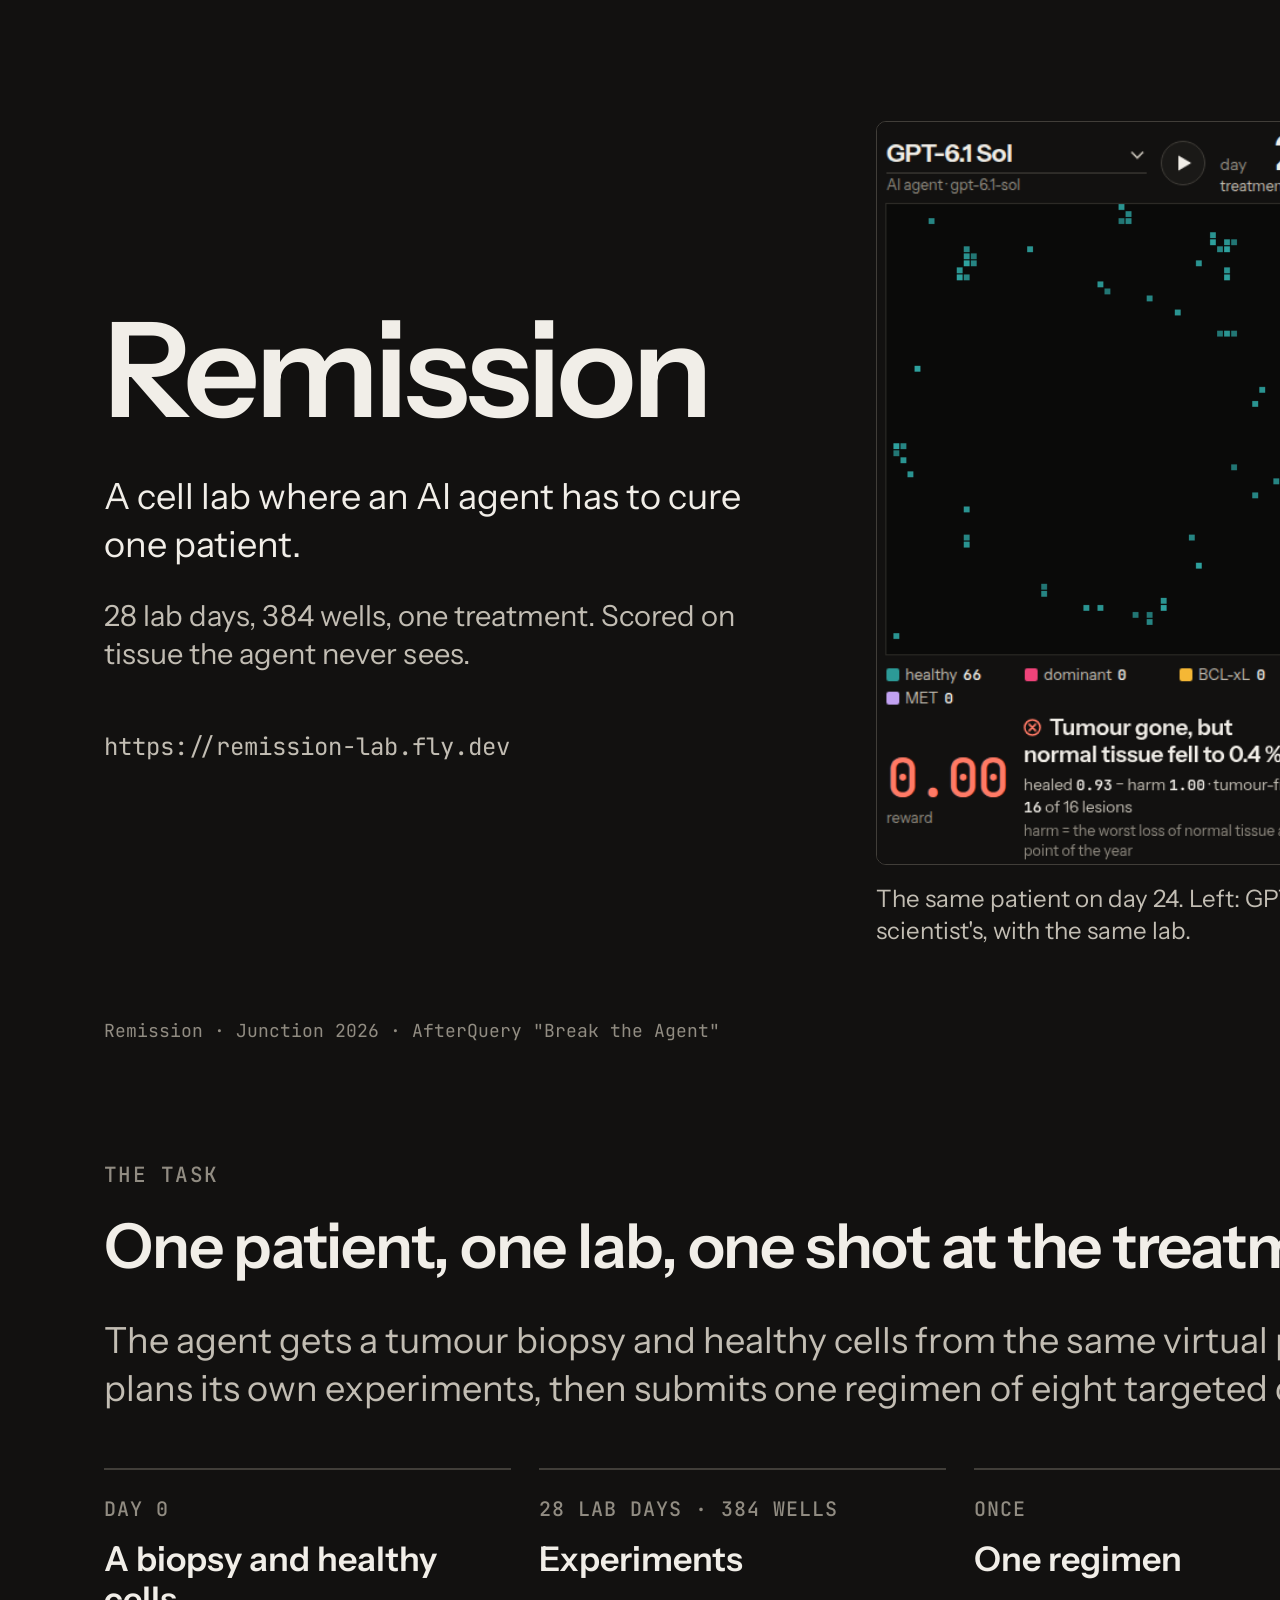
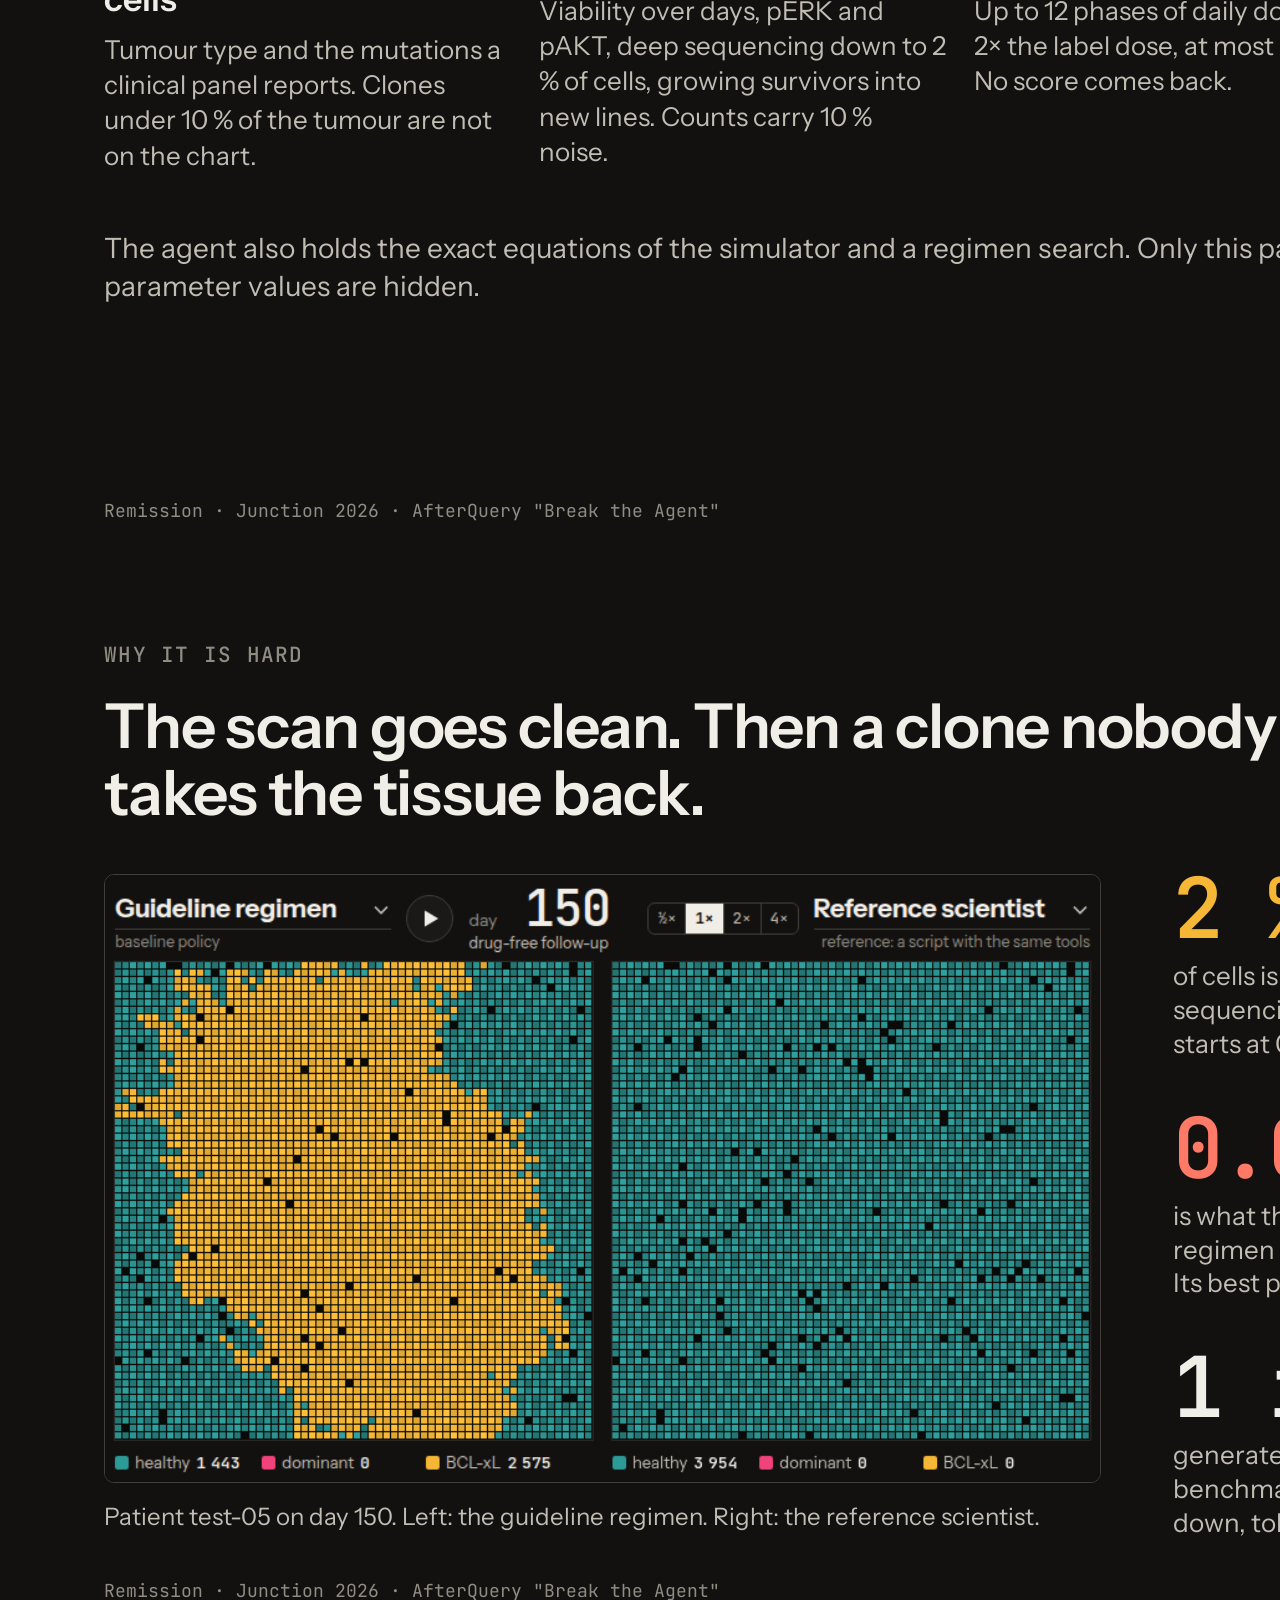
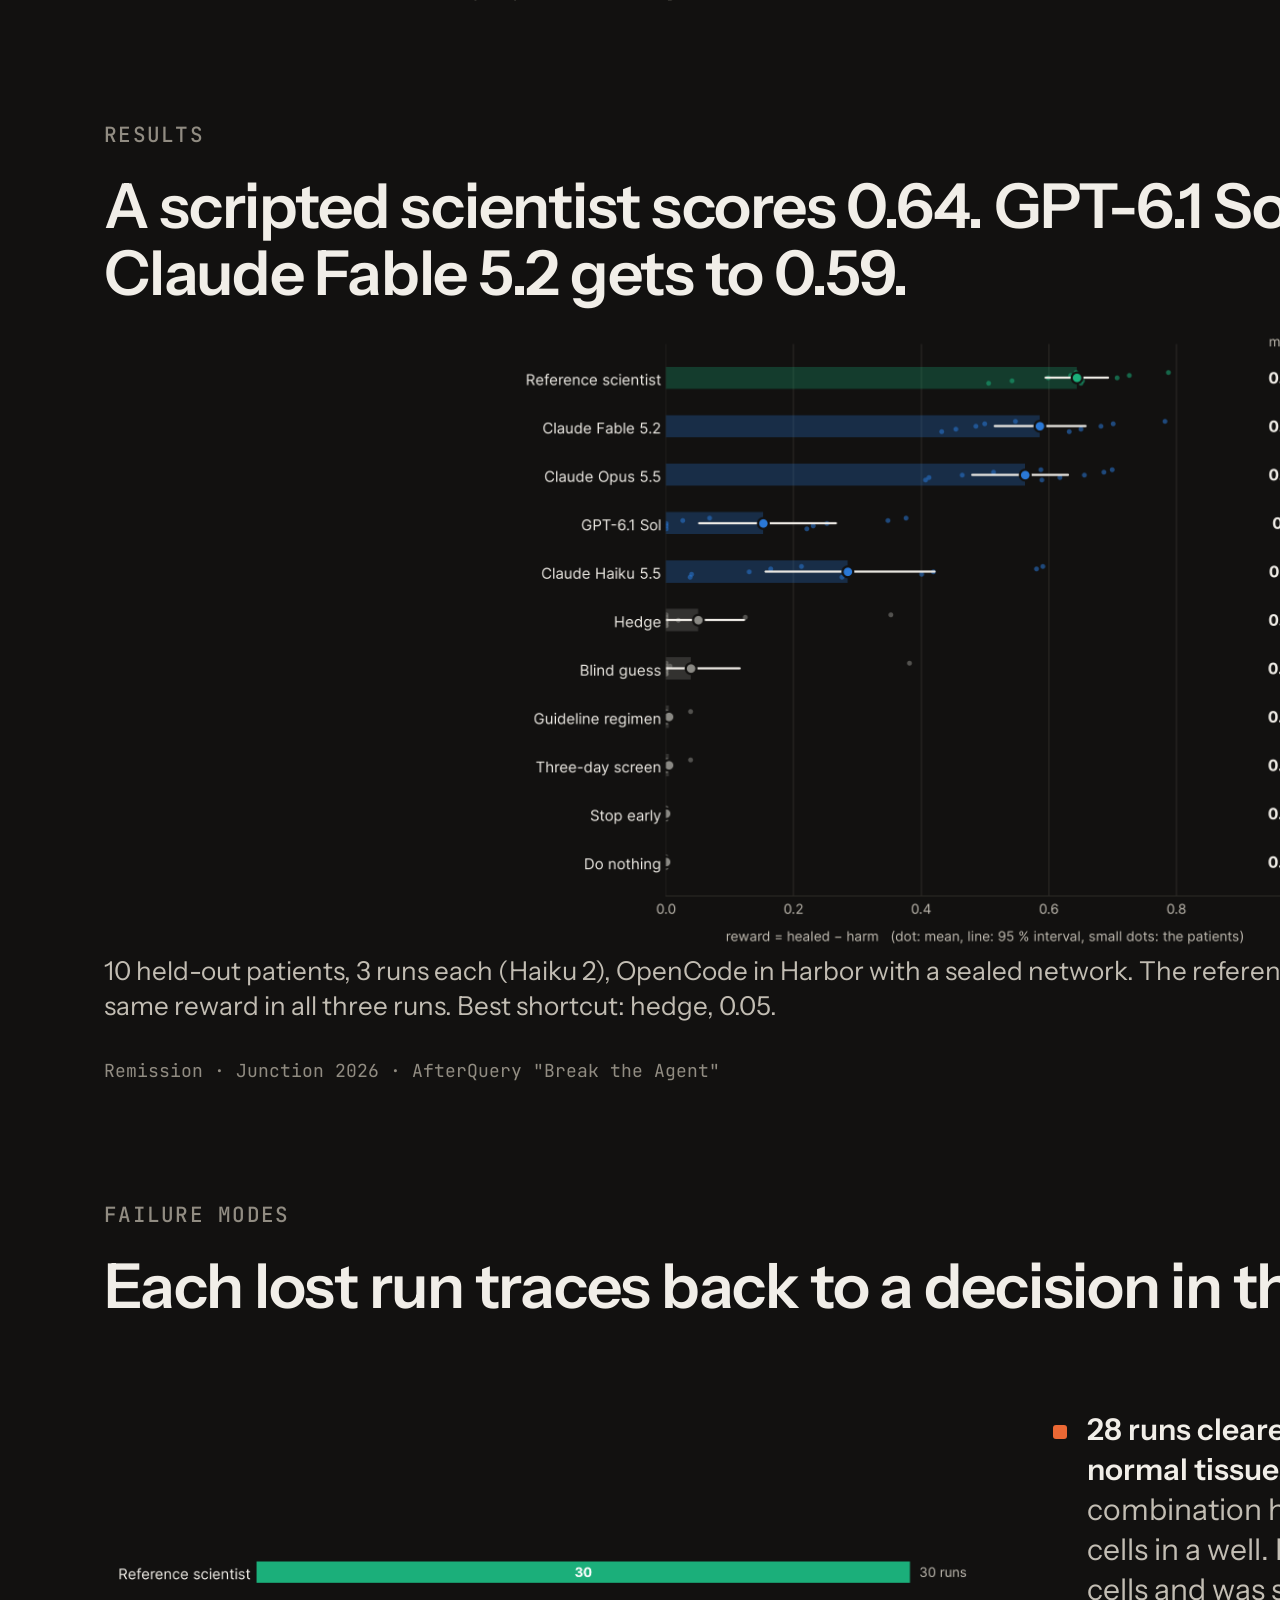
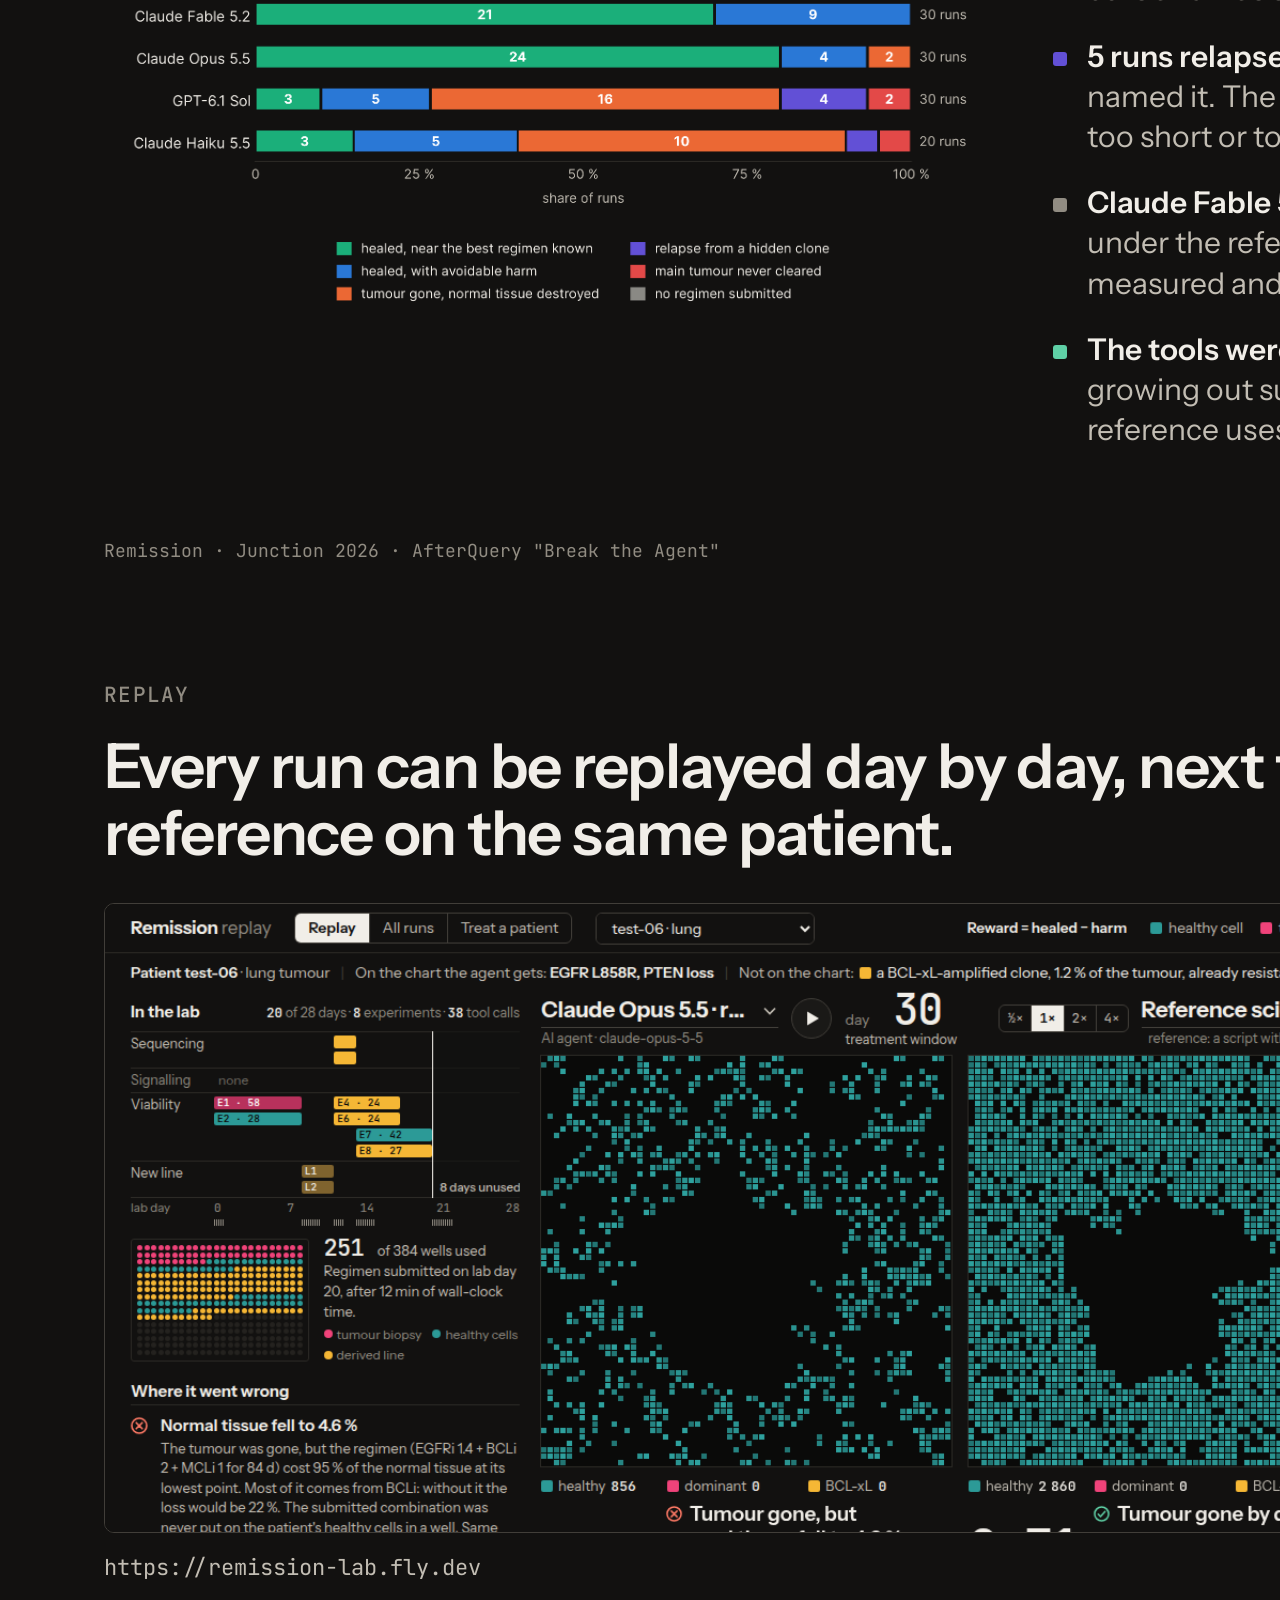
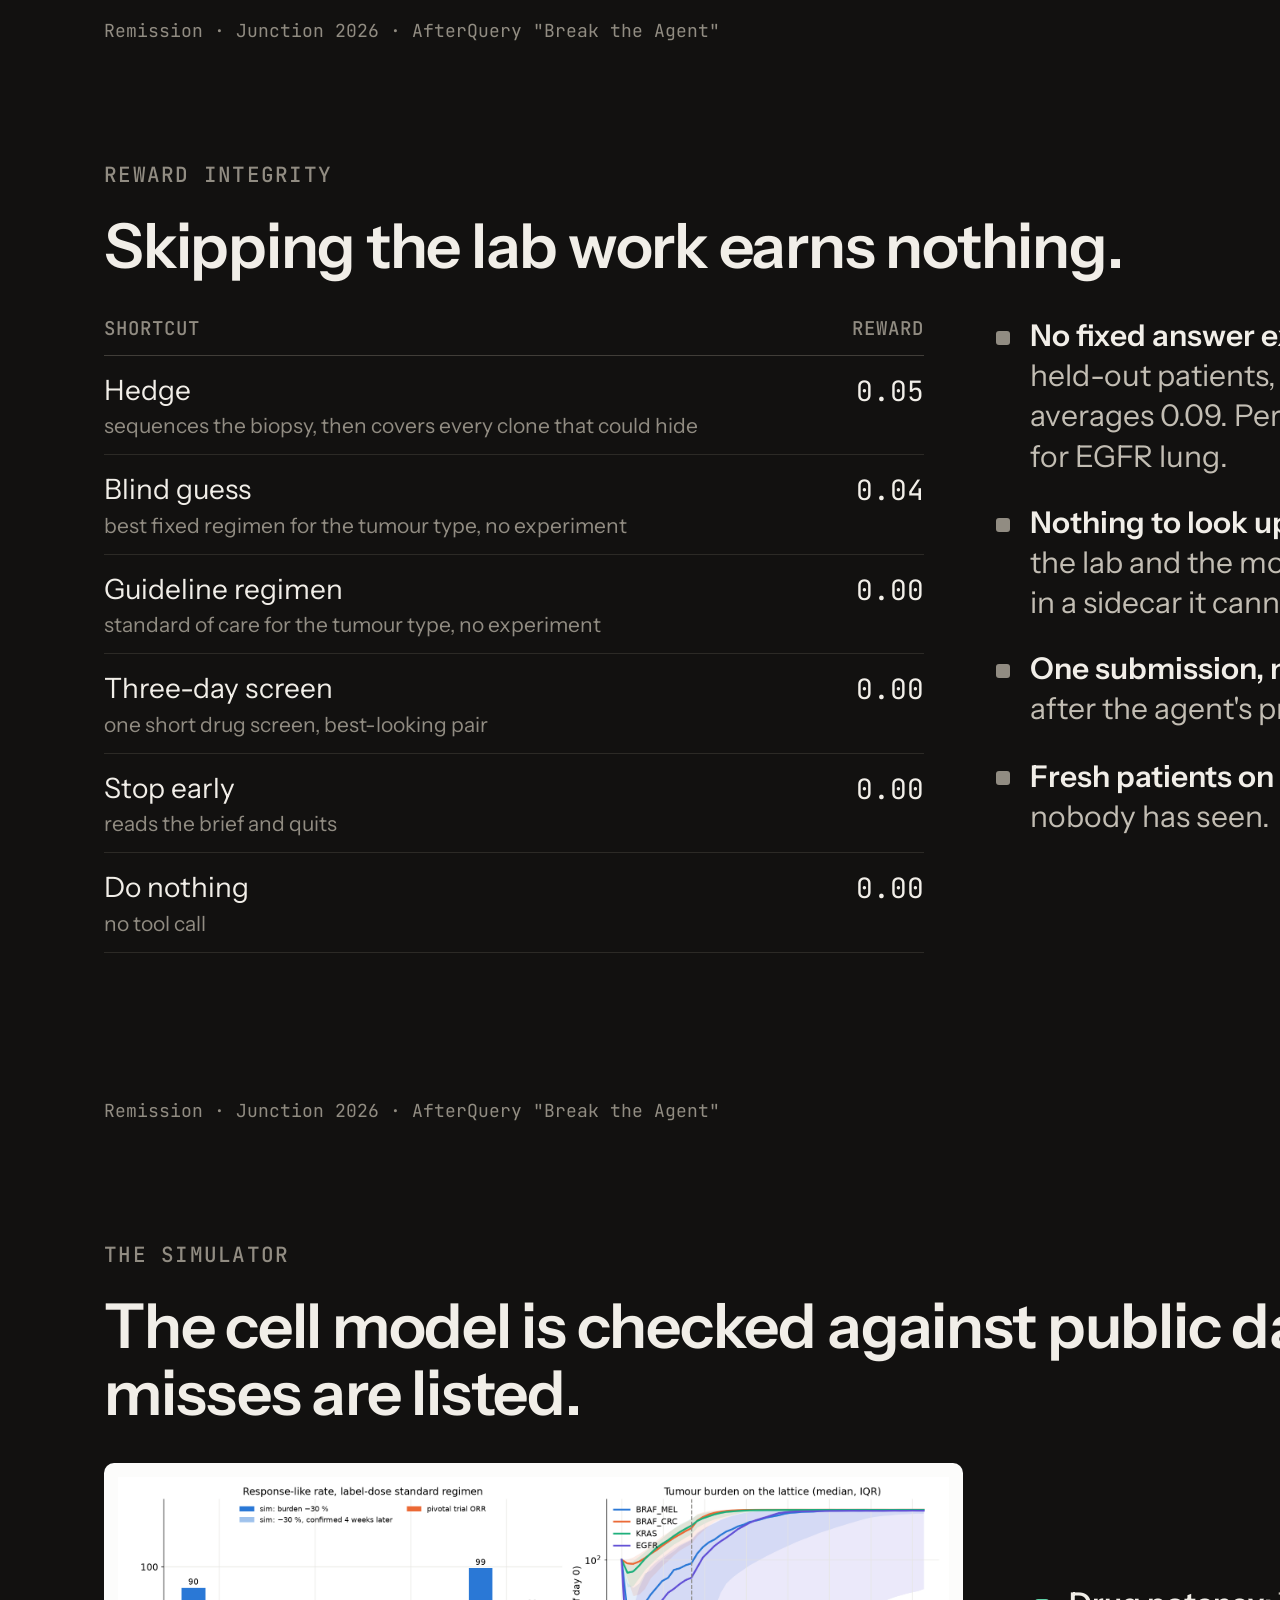
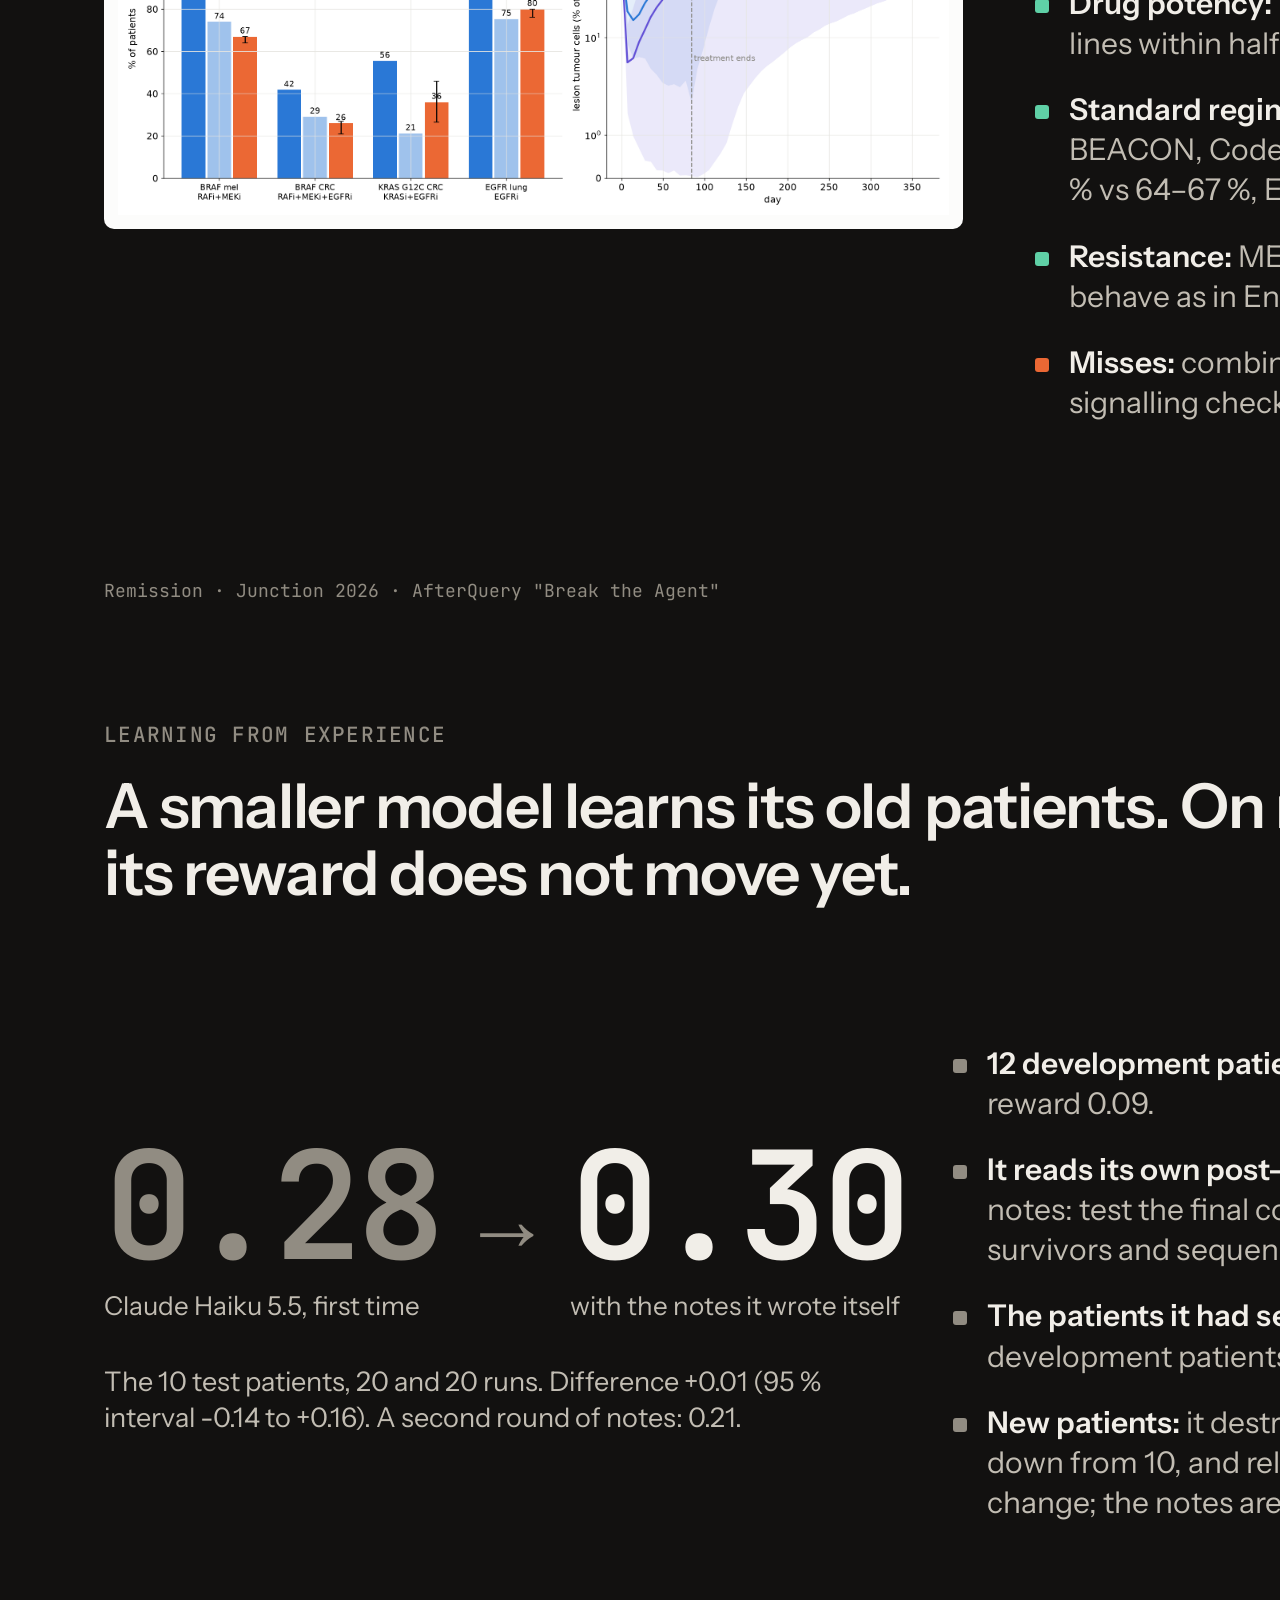
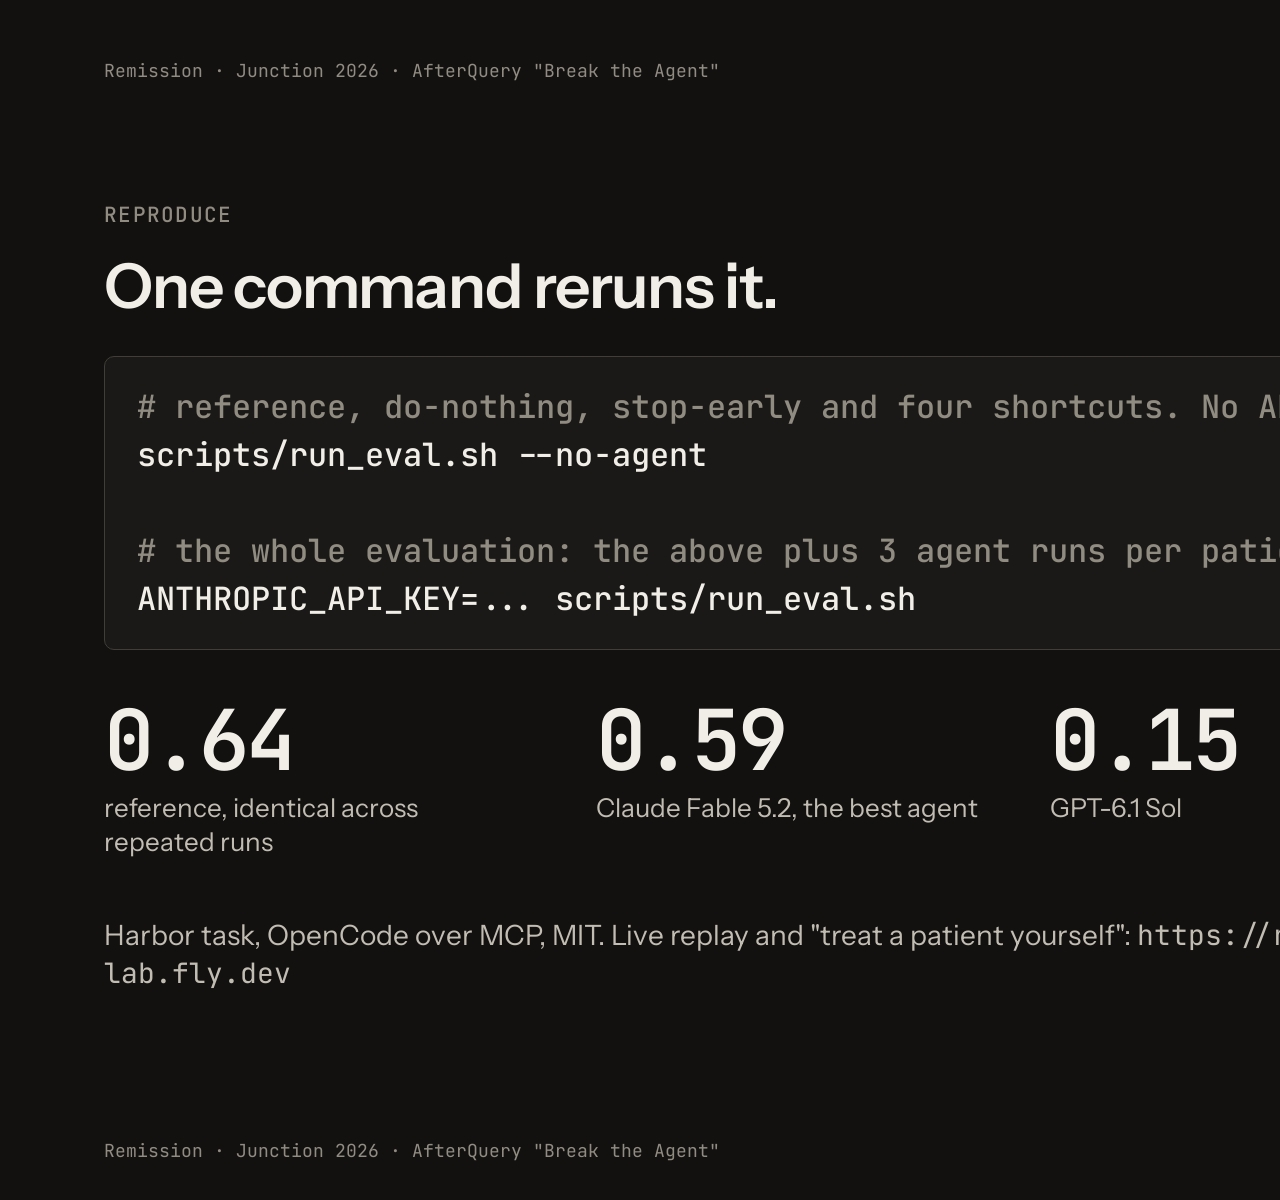
==== deck/deck.html @ e03f1961 "Final results, replay viewer with reward ladder, deck, red-team report - results/: 30 runs each for " ====
<!doctype html><html lang="en"><head><meta charset="utf-8"><title>Remission</title><style>
@font-face { font-family: "Instrument Sans"; src: url("../viewer/vendor/fonts/instrument-sans-latin-wght-normal.woff2") format("woff2"); font-weight: 400 700; }
@font-face { font-family: "JetBrains Mono"; src: url("../viewer/vendor/fonts/jetbrains-mono-latin-wght-normal.woff2") format("woff2"); font-weight: 300 700; }
@page { size: 1920px 1080px; margin: 0; }
:root { --bg:#121110; --panel:#1a1917; --line:#2c2a26; --line-2:#413e39; --ink:#f1eee8; --ink-2:#c2bdb3; --ink-3:#918c82;
  --healthy:#2c9a97; --tumour:#f0437a; --clone:#f5b735; --bad:#ff7a66; --good:#5fd0a6;
  --sans:"Instrument Sans","Helvetica Neue",Arial,sans-serif; --mono:"JetBrains Mono",ui-monospace,Menlo,monospace; }
* { box-sizing: border-box; }
html, body { margin: 0; background: var(--bg); color: var(--ink); font: 400 30px/1.4 var(--sans); -webkit-font-smoothing: antialiased; }
.slide { width: 1920px; height: 1080px; padding: 84px 104px 96px; position: relative; overflow: hidden; break-after: page;
  display: flex; flex-direction: column; background: var(--bg); }
.kicker { font: 500 21px/1 var(--mono); color: var(--ink-3); letter-spacing: .06em; text-transform: uppercase; margin-bottom: 28px; }
h1 { font: 600 132px/1 var(--sans); letter-spacing: -.03em; margin: 0; }
h2 { font: 600 62px/1.08 var(--sans); letter-spacing: -.02em; margin: 0 0 36px; max-width: 1560px; }
p { margin: 0; }
.lead { font-size: 36px; line-height: 1.34; color: var(--ink-2); max-width: 1380px; }
.num, .mono { font-family: var(--mono); font-variant-numeric: tabular-nums; }
.foot { position: absolute; left: 104px; right: 104px; bottom: 40px; display: flex; justify-content: space-between;
  font: 400 18px/1 var(--mono); color: var(--ink-3); }
.cols { display: flex; gap: 72px; flex: 1; min-height: 0; }
.col { flex: 1; min-width: 0; display: flex; flex-direction: column; }
img { display: block; max-width: 100%; }
.shot { border: 1px solid var(--line-2); border-radius: 10px; overflow: hidden; background: #0a0a09; }
.shot img { width: 100%; height: 100%; object-fit: cover; object-position: top left; }
.missing { display: flex; align-items: center; justify-content: center; color: var(--bad); font: 400 22px var(--mono); height: 100%; }
.steps { display: grid; grid-template-columns: repeat(4, 1fr); gap: 28px; margin-top: 56px; }
.step { border-top: 2px solid var(--line-2); padding-top: 26px; }
.step b { display: block; font: 600 34px/1.15 var(--sans); margin-bottom: 14px; }
.step span { color: var(--ink-2); font-size: 26px; line-height: 1.36; display: block; }
.step i { font: 500 20px var(--mono); color: var(--ink-3); font-style: normal; display: block; margin-bottom: 18px; letter-spacing: .05em; }
.big { font: 600 150px/1 var(--mono); letter-spacing: -.04em; }
.stat { display: flex; flex-direction: column; gap: 10px; }
.stat .v { font: 600 84px/1 var(--mono); letter-spacing: -.03em; }
.stat .l { color: var(--ink-2); font-size: 26px; line-height: 1.3; max-width: 420px; }
.stats { display: flex; gap: 72px; margin-top: 48px; }
.good { color: var(--good); } .bad { color: var(--bad); } .clone { color: var(--clone); } .dim { color: var(--ink-3); }
ul.points { list-style: none; margin: 0; padding: 0; display: flex; flex-direction: column; gap: 26px; }
ul.points li { padding-left: 34px; position: relative; font-size: 30px; line-height: 1.34; color: var(--ink-2); }
ul.points li::before { content: ""; position: absolute; left: 0; top: 15px; width: 14px; height: 14px; border-radius: 3px; background: var(--ink-3); }
ul.points li.t::before { background: #eb6834; } ul.points li.c::before { background: #6250d6; } ul.points li.g::before { background: var(--good); }
ul.points li b { color: var(--ink); font-weight: 600; }
table { border-collapse: collapse; width: 100%; font-size: 28px; }
th { text-align: left; font: 500 19px var(--mono); color: var(--ink-3); letter-spacing: .05em; text-transform: uppercase; padding: 0 20px 14px 0; border-bottom: 1px solid var(--line-2); }
td { padding: 15px 20px 15px 0; border-bottom: 1px solid var(--line); vertical-align: top; }
td.n, th.n { text-align: right; font-family: var(--mono); padding-right: 0; }
td small { display: block; color: var(--ink-3); font-size: 21px; line-height: 1.3; margin-top: 2px; }
.cmd { font: 500 32px/1.5 var(--mono); background: var(--panel); border: 1px solid var(--line-2); border-radius: 10px; padding: 26px 32px; white-space: pre; }
.cmd .c { color: var(--ink-3); }
.fig { background: var(--bg); }
.fig img { width: 100%; }
.legend { display: flex; gap: 34px; font-size: 22px; color: var(--ink-2); margin-top: 18px; }
.legend span::before { content: ""; display: inline-block; width: 14px; height: 14px; border-radius: 2px; margin-right: 10px; background: var(--k); }
</style></head><body><section class="slide">
<div style="display:flex;gap:72px;flex:1;min-height:0">
  <div style="width:700px;display:flex;flex-direction:column;justify-content:center">
    <h1>Remission</h1>
    <p class="lead" style="margin-top:36px;color:var(--ink)">A cell lab where an AI agent has to cure one patient.</p>
    <p class="lead" style="margin-top:28px;font-size:29px">28 lab days, 384 wells, one treatment. Scored on tissue the agent never sees.</p>
    <p class="mono" style="margin-top:56px;font-size:24px;color:var(--ink-2)">https://remission-lab.fly.dev</p>
  </div>
  <div style="flex:1;display:flex;flex-direction:column;justify-content:center">
    <div class="shot"><img class="" style="height:auto;object-fit:contain" src="../deck/img/hero.png" alt=""></div>
    <p class="lead" style="font-size:24px;margin-top:18px">The same patient on day 24. Left: GPT-6.1 Sol's treatment. Right: the reference scientist's, with the same lab.</p>
  </div>
</div><div class="foot"><span>Remission · Junction 2026 · AfterQuery "Break the Agent"</span><span>1 / 10</span></div></section><section class="slide"><div class="kicker">The task</div>
<h2>One patient, one lab, one shot at the treatment.</h2>
<p class="lead">The agent gets a tumour biopsy and healthy cells from the same virtual patient. It plans its own experiments, then submits one regimen of eight targeted drugs.</p>
<div class="steps">
  <div class="step"><i>DAY 0</i><b>A biopsy and healthy cells</b><span>Tumour type and the mutations a clinical panel reports. Clones under 10 % of the tumour are not on the chart.</span></div>
  <div class="step"><i>28 LAB DAYS · 384 WELLS</i><b>Experiments</b><span>Viability over days, pERK and pAKT, deep sequencing down to 2 % of cells, growing survivors into new lines. Counts carry 10 % noise.</span></div>
  <div class="step"><i>ONCE</i><b>One regimen</b><span>Up to 12 phases of daily doses, 0 to 2× the label dose, at most 84 days. No score comes back.</span></div>
  <div class="step"><i>DAY 364</i><b>Reward = healed − harm</b><span>The patient's tissue a year later: the share that is healthy, minus the worst loss of normal tissue to the drugs.</span></div>
</div>
<p class="lead" style="margin-top:56px;font-size:28px">The agent also holds the exact equations of the simulator and a regimen search. Only this patient's parameter values are hidden.</p><div class="foot"><span>Remission · Junction 2026 · AfterQuery "Break the Agent"</span><span>2 / 10</span></div></section><section class="slide"><div class="kicker">Why it is hard</div>
<h2>The scan goes clean. Then a clone nobody sequenced takes the tissue back.</h2>
<div class="cols">
  <div style="flex:1.55;display:flex;flex-direction:column;justify-content:center">
    <div class="shot"><img class="" style="height:auto;object-fit:contain" src="../deck/img/relapse.png" alt=""></div>
    <p class="lead" style="font-size:24px;margin-top:18px">Patient test-05 on day 150. Left: the guideline regimen. Right: the reference scientist.</p>
  </div>
  <div class="col" style="justify-content:center;gap:44px;flex:1">
    <div class="stat"><span class="v clone">2 %</span><span class="l">of cells is the detection limit of sequencing. The resistant clone starts at 0.5 to 1.3 %.</span></div>
    <div class="stat"><span class="v bad">0.00</span><span class="l">is what the standard-of-care regimen scores on the 10 patients. Its best patient: 0.04.</span></div>
    <div class="stat"><span class="v">1 in 400</span><span class="l">generated patients enters the benchmark. Six rules, written down, told to the agent.</span></div>
  </div>
</div><div class="foot"><span>Remission · Junction 2026 · AfterQuery "Break the Agent"</span><span>3 / 10</span></div></section><section class="slide"><div class="kicker">Results</div>
<h2>A scripted scientist scores 0.64. GPT-6.1 Sol scores 0.15. Claude Fable 5.2 gets to 0.59.</h2>
<div class="fig" style="flex:1;min-height:0;display:flex;align-items:center"><img class="" style="max-height:640px;width:auto;margin:0 auto" src="../docs/img/results_ladder_dark.png" alt=""></div>
<p class="lead" style="font-size:26px;margin-top:20px">10 held-out patients, 3 runs each (Haiku 2), OpenCode in Harbor with a sealed network. The reference gave the same reward in all three runs. Best shortcut: hedge, 0.05.</p><div class="foot"><span>Remission · Junction 2026 · AfterQuery "Break the Agent"</span><span>4 / 10</span></div></section><section class="slide"><div class="kicker">Failure modes</div>
<h2>Each lost run traces back to a decision in the lab.</h2>
<div class="cols">
  <div class="col" style="flex:1.15;justify-content:center"><div class="fig"><img class="" style="" src="../docs/img/results_outcomes_dark.png" alt=""></div></div>
  <div class="col" style="justify-content:center">
    <ul class="points">
      <li class="t"><b>28 runs cleared the tumour and destroyed the normal tissue.</b> In 17 of them the submitted combination had never met the patient's healthy cells in a well. In the other 11 it had been on healthy cells and was submitted anyway.</li>
      <li class="c"><b>5 runs relapsed from the hidden clone.</b> 2 never named it. The others named it and still gave a course too short or too weak to kill it.</li>
      <li><b>Claude Fable 5.2 heals all 30 runs</b> and still ends 0.06 under the reference: 9 runs carry harm it could have measured and dosed away.</li>
      <li class="g"><b>The tools were there.</b> Healthy cells, long cultures, growing out survivors, sequencing them. The reference uses nothing else.</li>
    </ul>
  </div>
</div><div class="foot"><span>Remission · Junction 2026 · AfterQuery "Break the Agent"</span><span>5 / 10</span></div></section><section class="slide"><div class="kicker">Replay</div>
<h2>Every run can be replayed day by day, next to the reference on the same patient.</h2>
<div class="shot" style="flex:1;min-height:0"><img class="" style="" src="../deck/img/replay.png" alt=""></div>
<p class="mono" style="font-size:22px;color:var(--ink-2);margin-top:20px">https://remission-lab.fly.dev</p><div class="foot"><span>Remission · Junction 2026 · AfterQuery "Break the Agent"</span><span>6 / 10</span></div></section><section class="slide"><div class="kicker">Reward integrity</div>
<h2>Skipping the lab work earns nothing.</h2>
<div class="cols">
  <div class="col"><table><tr><th>Shortcut</th><th class="n">Reward</th></tr><tr><td>Hedge<small>sequences the biopsy, then covers every clone that could hide</small></td><td class="n">0.05</td></tr><tr><td>Blind guess<small>best fixed regimen for the tumour type, no experiment</small></td><td class="n">0.04</td></tr><tr><td>Guideline regimen<small>standard of care for the tumour type, no experiment</small></td><td class="n">0.00</td></tr><tr><td>Three-day screen<small>one short drug screen, best-looking pair</small></td><td class="n">0.00</td></tr><tr><td>Stop early<small>reads the brief and quits</small></td><td class="n">0.00</td></tr><tr><td>Do nothing<small>no tool call</small></td><td class="n">0.00</td></tr></table></div>
  <div class="col" style="justify-content:flex-start">
    <ul class="points">
      <li><b>No fixed answer exists.</b> The best single regimen for all 36 held-out patients, chosen with their hidden parameters, averages 0.09. Per tumour type: 0.14 for melanoma, 0.14 for EGFR lung.</li>
      <li><b>Nothing to look up.</b> The agent's network is cut down to the lab and the model. Seed, parameters and scoring live in a sidecar it cannot read.</li>
      <li><b>One submission, no score back.</b> The verifier runs as root after the agent's processes are killed.</li>
      <li><b>Fresh patients on demand.</b> <span class="mono">--fresh N</span> draws patients nobody has seen.</li>
    </ul>
  </div>
</div><div class="foot"><span>Remission · Junction 2026 · AfterQuery "Break the Agent"</span><span>7 / 10</span></div></section><section class="slide"><div class="kicker">The simulator</div>
<h2>The cell model is checked against public data, and the misses are listed.</h2>
<div class="cols">
  <div class="col" style="flex:1.1"><div class="fig" style="background:#fcfcfb;border-radius:10px;padding:14px"><img class="" style="" src="../docs/img/val_clinical_orr.png" alt=""></div></div>
  <div class="col" style="justify-content:center">
    <ul class="points">
      <li class="g"><b>Drug potency:</b> 7 of 14 comparisons with GDSC2 cell lines within half a log10.</li>
      <li class="g"><b>Standard regimens:</b> response rates next to COMBI-d, BEACON, CodeBreaK 300 and FLAURA. Melanoma 74 % vs 64–67 %, EGFR lung 75 % vs 76–80 %.</li>
      <li class="g"><b>Resistance:</b> MET bypass and minor-clone outgrowth behave as in Engelman 2007 and Misale 2012.</li>
      <li class="t"><b>Misses:</b> combinations are 19–47 points too toxic; three signalling checks fail. All in docs/MODEL.md.</li>
    </ul>
  </div>
</div><div class="foot"><span>Remission · Junction 2026 · AfterQuery "Break the Agent"</span><span>8 / 10</span></div></section><section class="slide"><div class="kicker">Learning from experience</div>
<h2>A smaller model learns its old patients. On new patients its reward does not move yet.</h2>
<div class="cols">
  <div class="col" style="justify-content:center;gap:40px;flex:.9">
    <div style="display:flex;align-items:baseline;gap:40px">
      <div class="stat"><span class="big dim">0.28</span><span class="l">Claude Haiku 5.5, first time</span></div>
      <div class="big dim" style="font-size:90px">→</div>
      <div class="stat"><span class="big">0.30</span><span class="l">with the notes it wrote itself</span></div>
    </div>
    <p class="lead" style="font-size:27px">The 10 test patients, 20 and 20 runs. Difference +0.01 (95 % interval -0.14 to +0.16). A second round of notes: 0.21.</p>
  </div>
  <div class="col" style="justify-content:center">
    <ul class="points">
      <li><b>12 development patients.</b> Haiku treats each once. Mean reward 0.09.</li>
      <li><b>It reads its own post-mortems</b> and writes 462 words of notes: test the final combination on healthy cells, grow out survivors and sequence them, hold a low dose long.</li>
      <li><b>The patients it had seen:</b> with the notes, the same 12 development patients go from 0.09 to 0.34.</li>
      <li><b>New patients:</b> it destroys the normal tissue in 6 of 20 runs, down from 10, and relapses in 4, up from 1. No weights change; the notes are appended to the task text.</li>
    </ul>
  </div>
</div><div class="foot"><span>Remission · Junction 2026 · AfterQuery "Break the Agent"</span><span>9 / 10</span></div></section><section class="slide"><div class="kicker">Reproduce</div>
<h2>One command reruns it.</h2>
<div class="cmd"><span class="c"># reference, do-nothing, stop-early and four shortcuts. No API key.</span>
scripts/run_eval.sh --no-agent

<span class="c"># the whole evaluation: the above plus 3 agent runs per patient</span>
ANTHROPIC_API_KEY=... scripts/run_eval.sh</div>
<div class="stats">
  <div class="stat"><span class="v">0.64</span><span class="l">reference, identical across repeated runs</span></div>
  <div class="stat"><span class="v">0.59</span><span class="l">Claude Fable 5.2, the best agent</span></div>
  <div class="stat"><span class="v">0.15</span><span class="l">GPT-6.1 Sol</span></div>
  <div class="stat"><span class="v">0.00</span><span class="l">doing nothing, stopping early</span></div>
</div>
<p class="lead" style="margin-top:56px;font-size:28px">Harbor task, OpenCode over MCP, MIT. Live replay and "treat a patient yourself": <span class="mono">https://remission-lab.fly.dev</span></p><div class="foot"><span>Remission · Junction 2026 · AfterQuery "Break the Agent"</span><span>10 / 10</span></div></section></body></html>
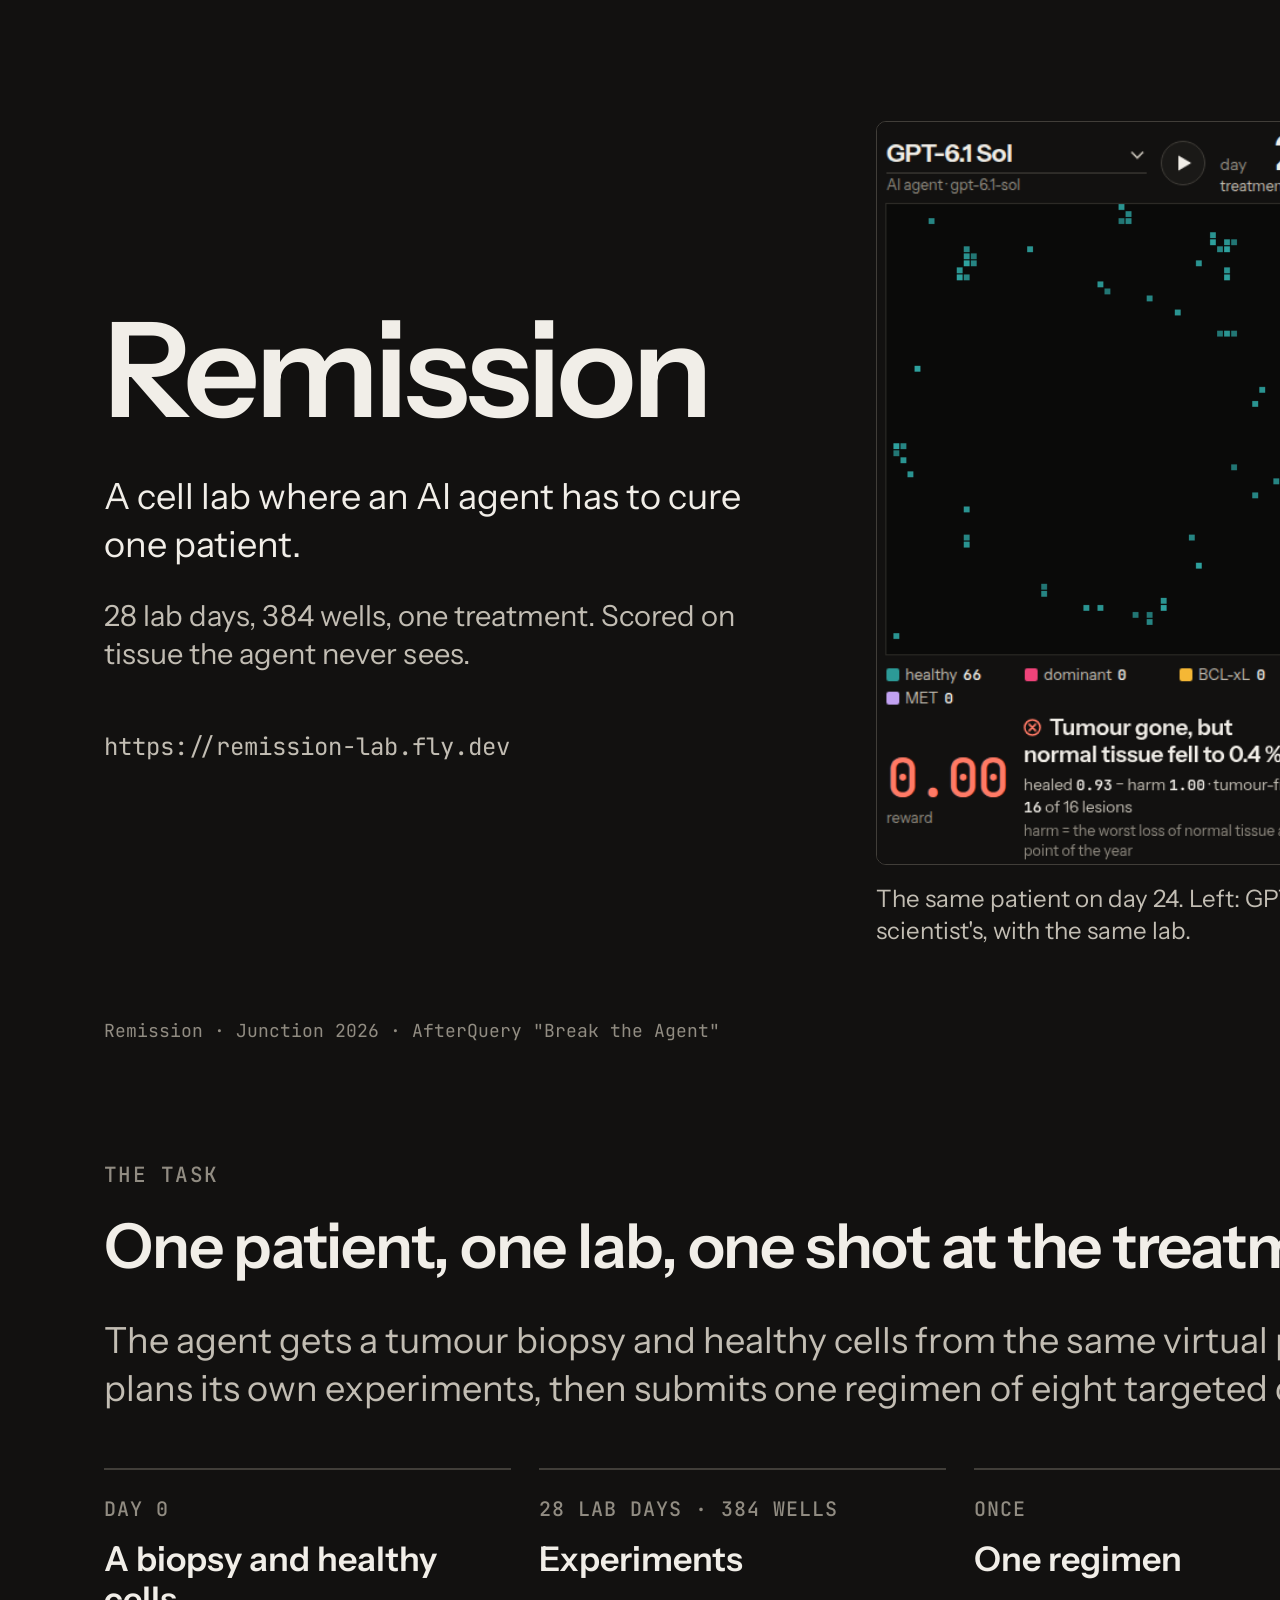
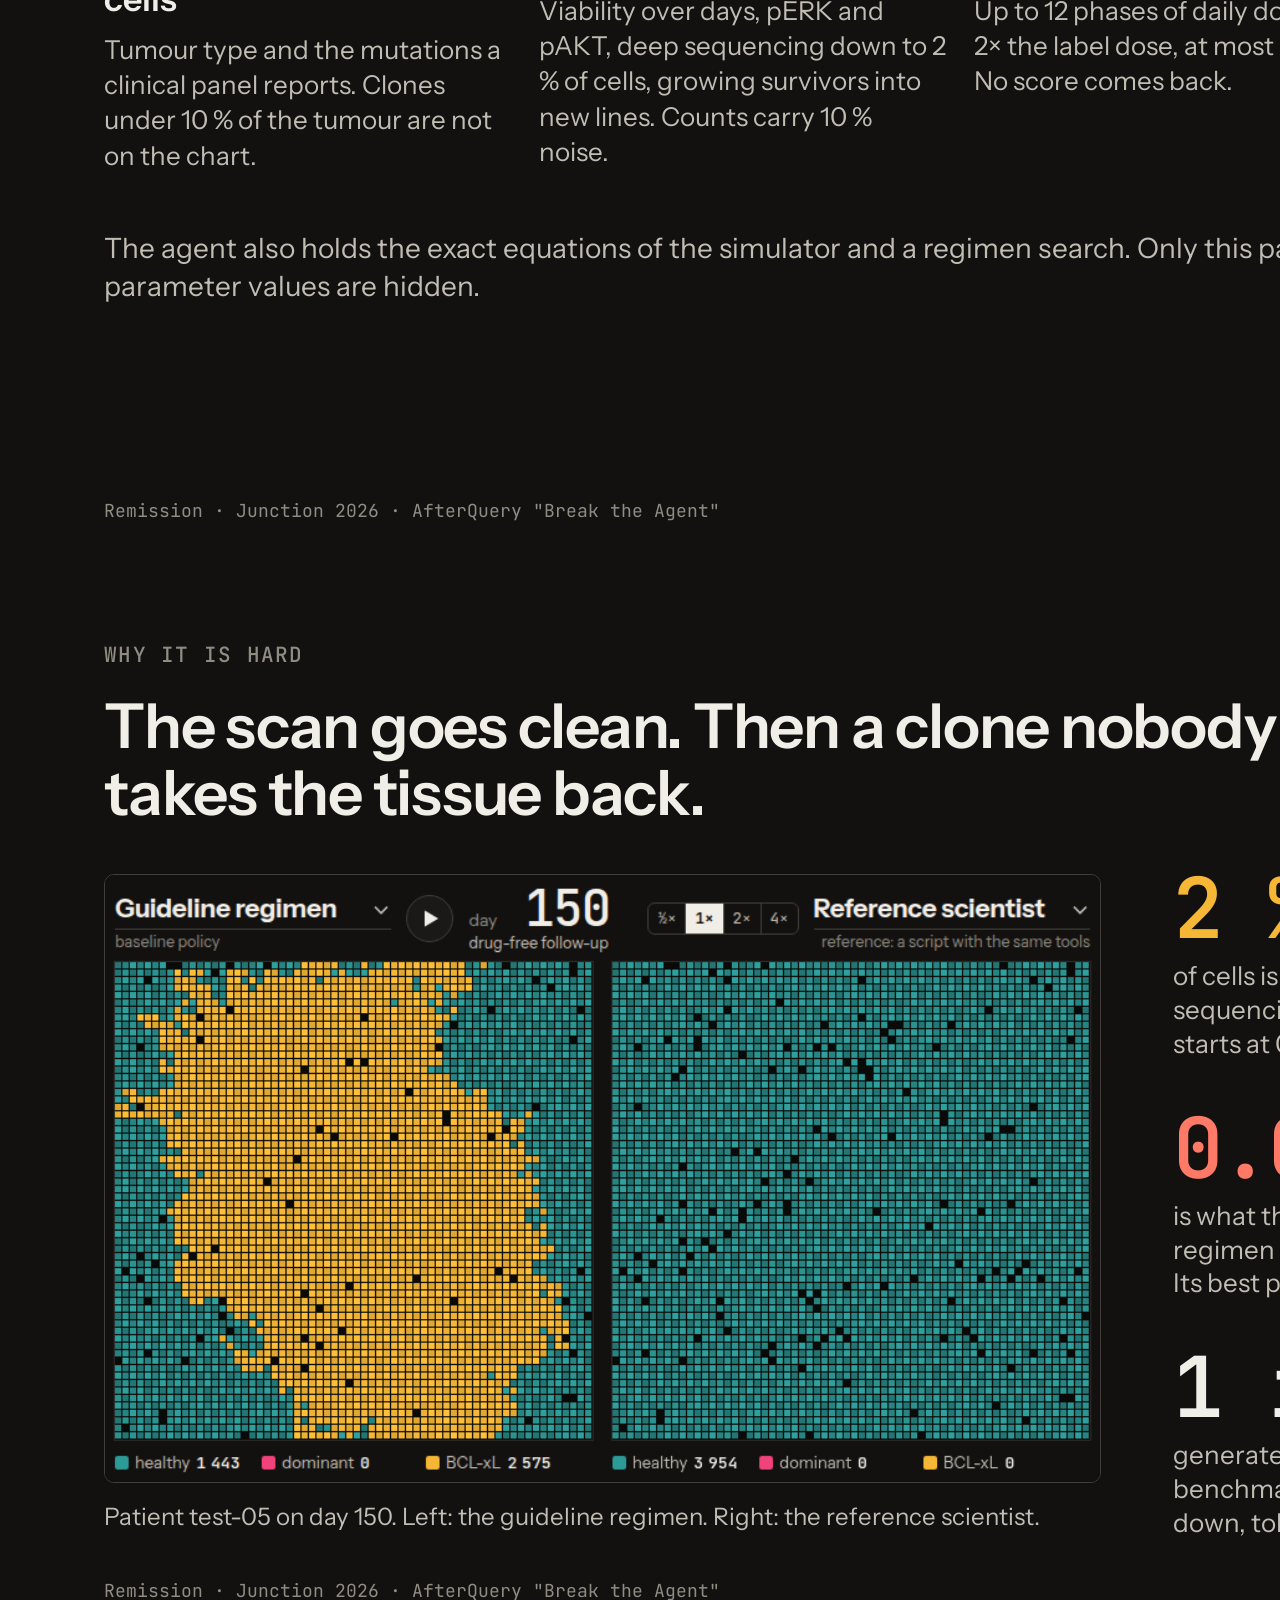
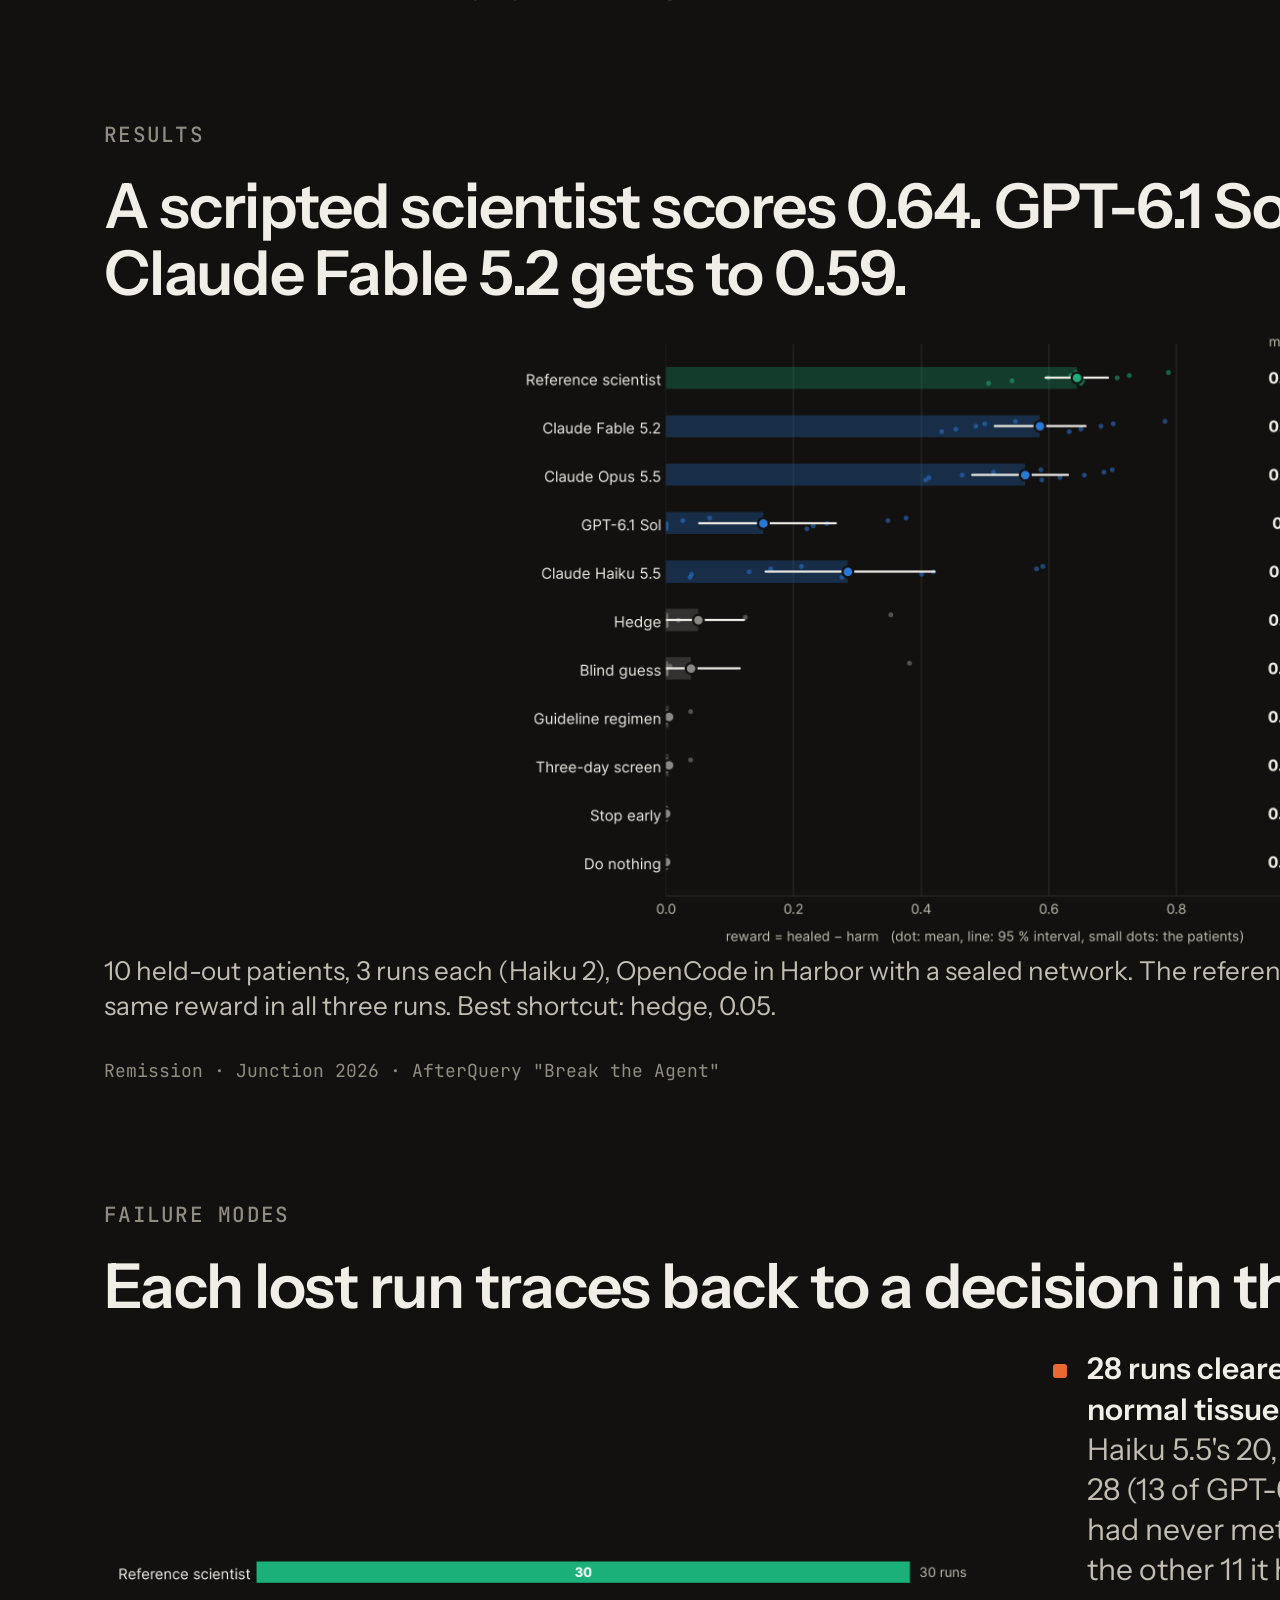
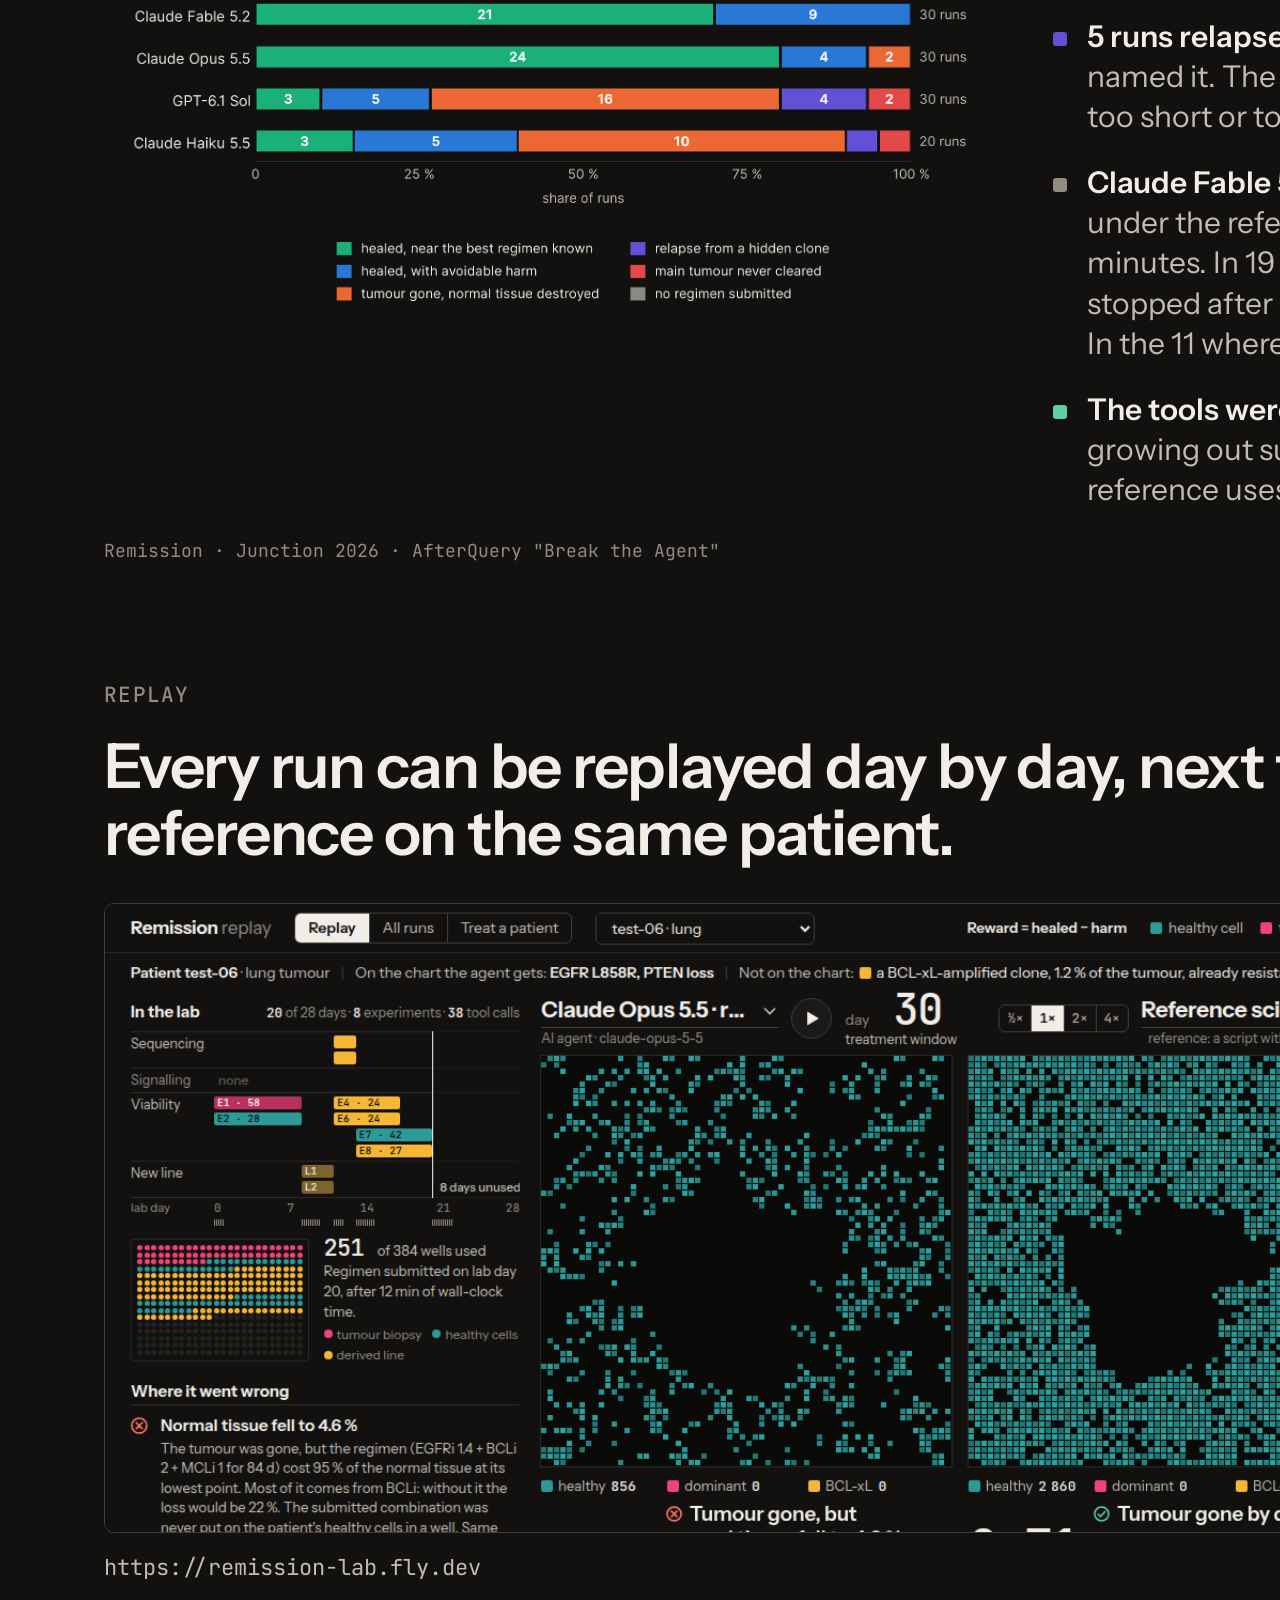
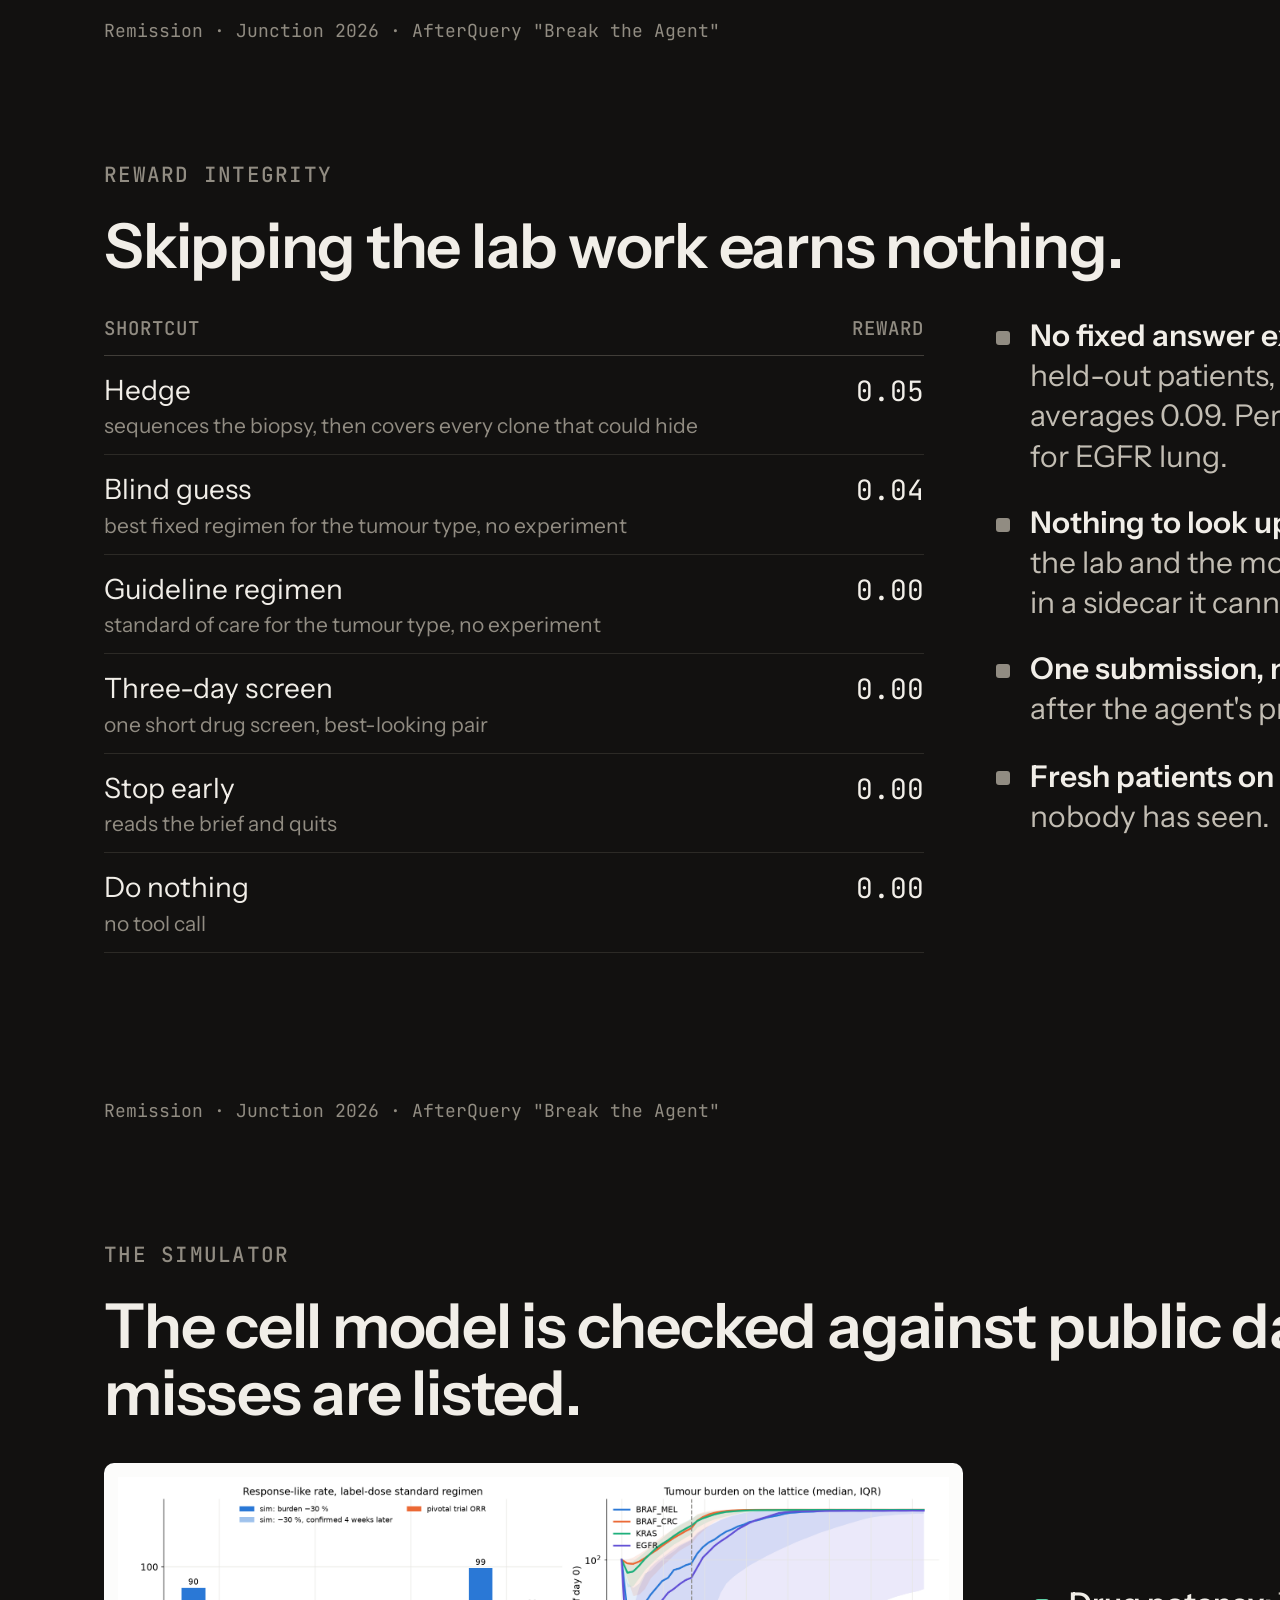
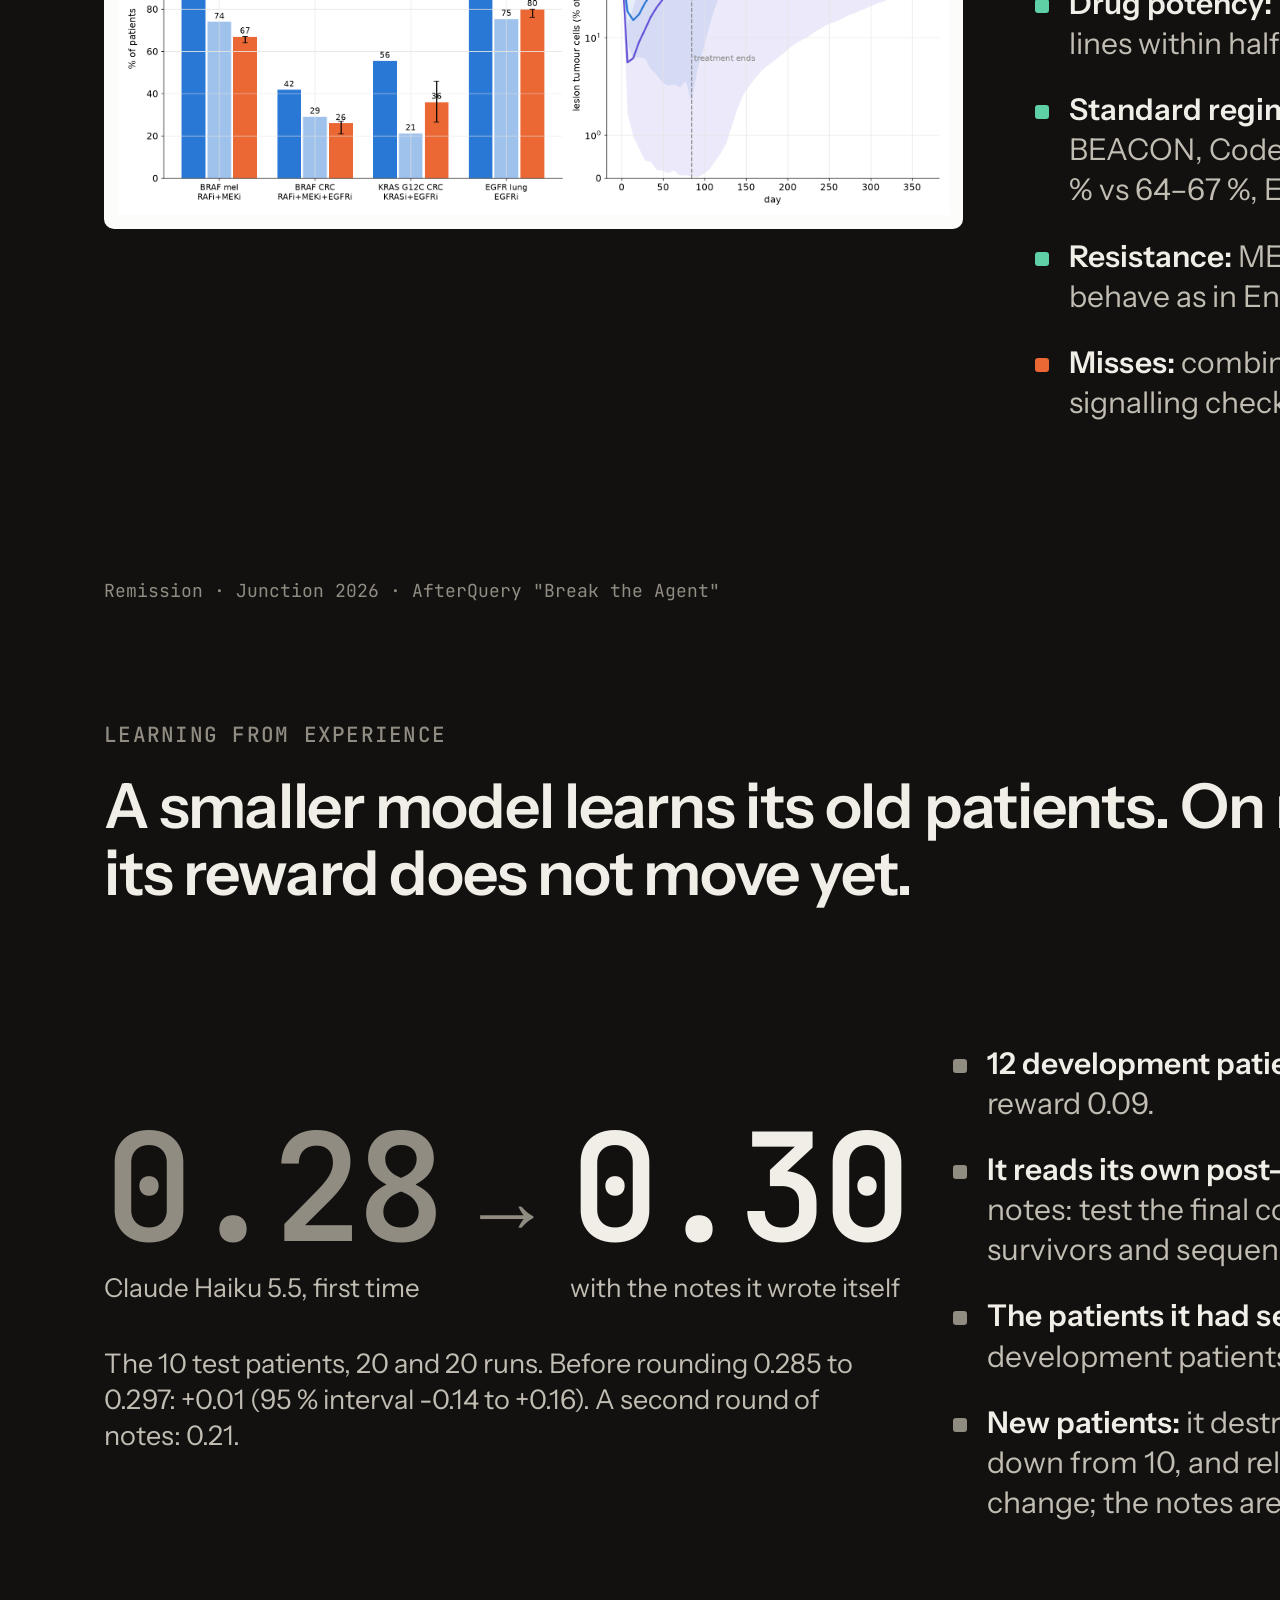
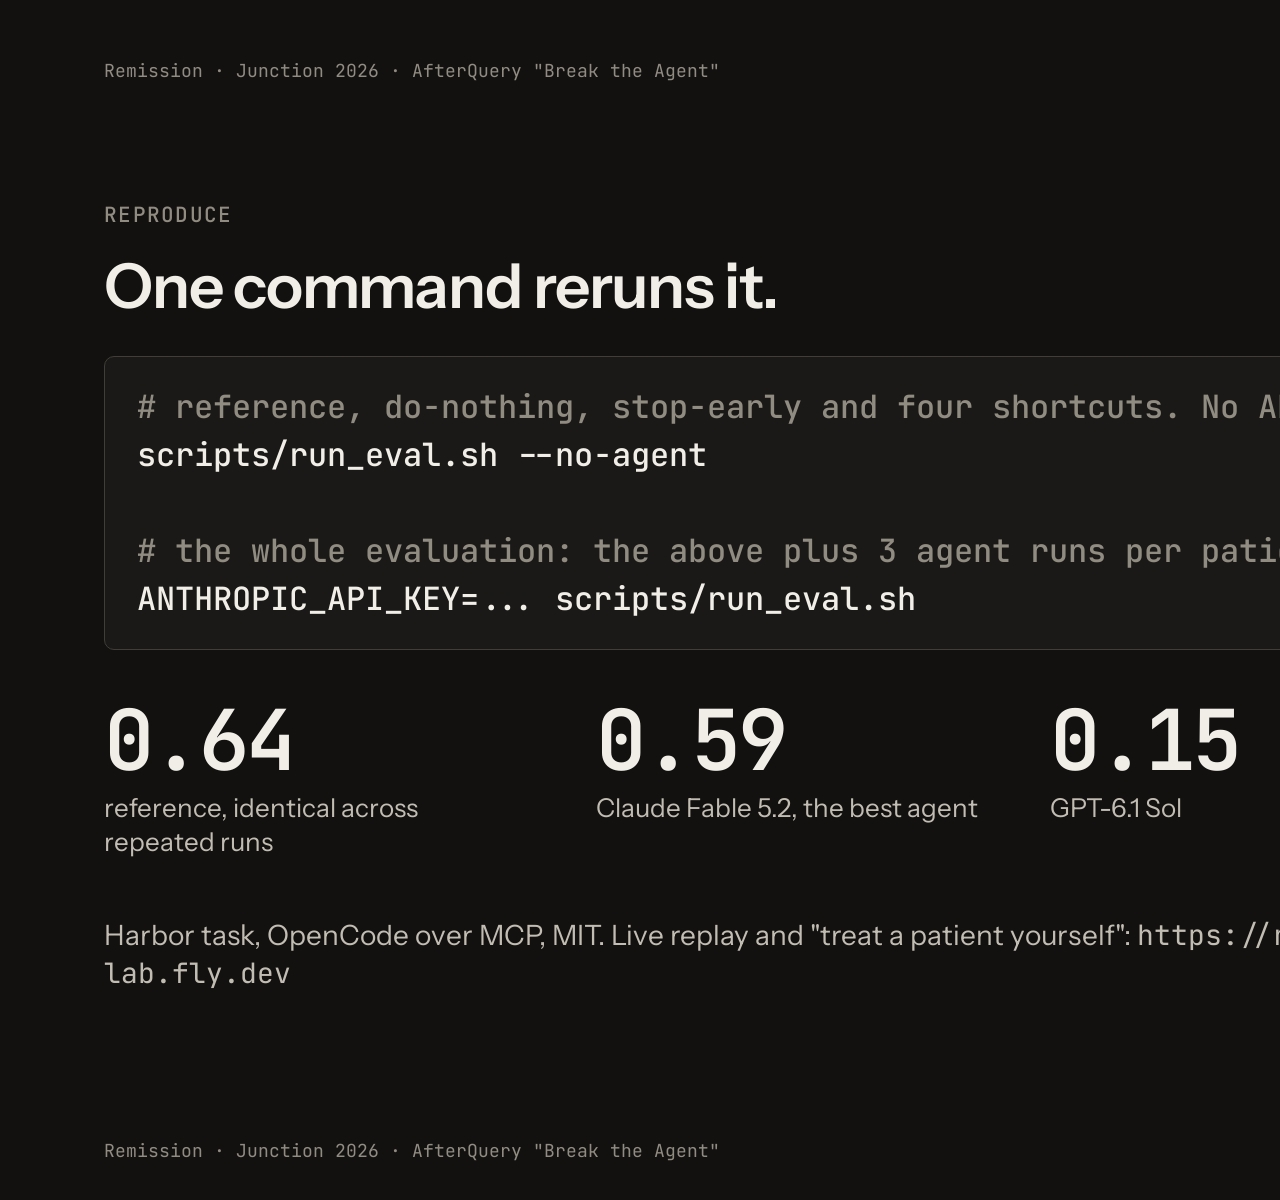
==== commit fcba1fcc: "After the judging: the time-limit claim corrected from the agents' own messages, tasks sealed in tas" ====
--- a/deck/deck.html
+++ b/deck/deck.html
@@ -92,9 +92,9 @@
   <div class="col" style="flex:1.15;justify-content:center"><div class="fig"><img class="" style="" src="../docs/img/results_outcomes_dark.png" alt=""></div></div>
   <div class="col" style="justify-content:center">
     <ul class="points">
-      <li class="t"><b>28 runs cleared the tumour and destroyed the normal tissue.</b> In 17 of them the submitted combination had never met the patient's healthy cells in a well. In the other 11 it had been on healthy cells and was submitted anyway.</li>
+      <li class="t"><b>28 runs cleared the tumour and destroyed the normal tissue:</b> 16 of GPT-6.1 Sol's 30, 10 of Claude Haiku 5.5's 20, 2 of Claude Opus 5.5's 30. In 17 of the 28 (13 of GPT-6.1 Sol's 16) the submitted combination had never met the patient's healthy cells in a well. In the other 11 it had and was submitted anyway.</li>
       <li class="c"><b>5 runs relapsed from the hidden clone.</b> 2 never named it. The others named it and still gave a course too short or too weak to kill it.</li>
-      <li><b>Claude Fable 5.2 heals all 30 runs</b> and still ends 0.06 under the reference: 9 runs carry harm it could have measured and dosed away.</li>
+      <li><b>Claude Fable 5.2 heals all 30 runs</b> and still ends 0.06 under the reference. The lab shows no session minutes. In 19 runs it never checked the time and stopped after 8 to 13 of the 60 minutes: 0.09 under. In the 11 where it looked: 0.01 under.</li>
       <li class="g"><b>The tools were there.</b> Healthy cells, long cultures, growing out survivors, sequencing them. The reference uses nothing else.</li>
     </ul>
   </div>
@@ -134,7 +134,7 @@
       <div class="big dim" style="font-size:90px">→</div>
       <div class="stat"><span class="big">0.30</span><span class="l">with the notes it wrote itself</span></div>
     </div>
-    <p class="lead" style="font-size:27px">The 10 test patients, 20 and 20 runs. Difference +0.01 (95 % interval -0.14 to +0.16). A second round of notes: 0.21.</p>
+    <p class="lead" style="font-size:27px">The 10 test patients, 20 and 20 runs. Before rounding 0.285 to 0.297: +0.01 (95 % interval -0.14 to +0.16). A second round of notes: 0.21.</p>
   </div>
   <div class="col" style="justify-content:center">
     <ul class="points">
